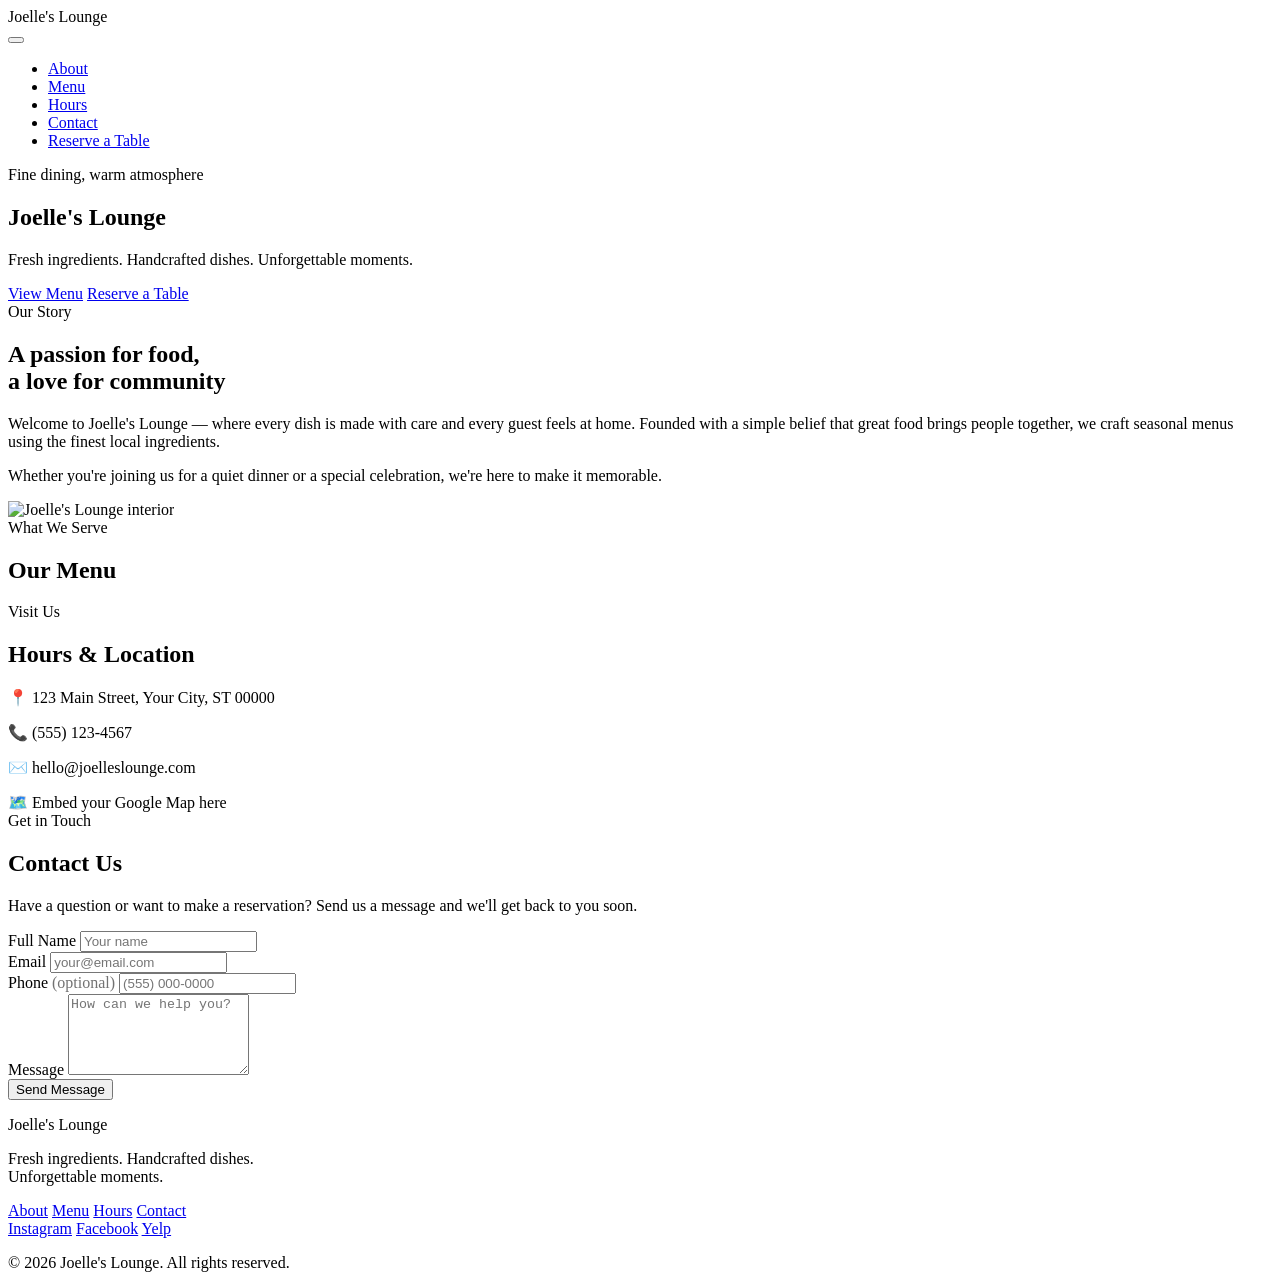
==== index.html @ 95c0c820 "Version 1.0.1" ====
<!DOCTYPE html>
<html lang="en">
<head>
  <meta charset="UTF-8" />
  <meta name="viewport" content="width=device-width, initial-scale=1.0" />
  <title>Joelle's Lounge</title>
  <link rel="stylesheet" href="css/styles.css" />
  <link rel="preconnect" href="https://fonts.googleapis.com" />
  <link href="https://fonts.googleapis.com/css2?family=Playfair+Display:wght@400;600;700&family=Inter:wght@300;400;500&display=swap" rel="stylesheet" />
</head>
<body>

  <!-- NAV -->
  <nav class="nav" id="navbar">
    <div class="nav__logo">Joelle's Lounge</div>
    <button class="nav__toggle" id="navToggle" aria-label="Toggle menu">
      <span></span><span></span><span></span>
    </button>
    <ul class="nav__links" id="navLinks">
      <li><a href="/about">About</a></li>
      <li><a href="#menu">Menu</a></li>
      <li><a href="#hours">Hours</a></li>
      <li><a href="#contact">Contact</a></li>
      <li><a href="#contact" class="nav__cta">Reserve a Table</a></li>
    </ul>
  </nav>

  <!-- HERO -->
  <section class="hero" id="home">
    <div class="hero__overlay"></div>
    <div class="hero__content">
      <p class="hero__tagline">Fine dining, warm atmosphere</p>
      <h1 class="hero__title">Joelle's Lounge</h1>
      <p class="hero__sub">Fresh ingredients. Handcrafted dishes. Unforgettable moments.</p>
      <div class="hero__actions">
        <a href="#menu" class="btn btn--primary">View Menu</a>
        <a href="#contact" class="btn btn--outline">Reserve a Table</a>
      </div>
    </div>
  </section>

  <!-- ABOUT -->
  <section class="section about" id="about">
    <div class="container about__grid">
      <div class="about__text">
        <span class="section__label">Our Story</span>
        <h2 class="section__title">A passion for food, <br/>a love for community</h2>
        <p>Welcome to Joelle's Lounge — where every dish is made with care and every guest feels at home. Founded with a simple belief that great food brings people together, we craft seasonal menus using the finest local ingredients.</p>
        <p>Whether you're joining us for a quiet dinner or a special celebration, we're here to make it memorable.</p>
      </div>
      <div class="about__image">
        <img
          src="https://images.unsplash.com/photo-1414235077428-338989a2e8c0?auto=format&fit=crop&w=800&q=80"
          alt="Joelle's Lounge interior"
          class="about__img"
        />
      </div>
    </div>
  </section>

  <!-- MENU -->
  <section class="section menu" id="menu">
    <div class="container">
      <span class="section__label">What We Serve</span>
      <h2 class="section__title">Our Menu</h2>

      <div class="menu__tabs" id="menuTabs"></div>
      <div id="menuPanels"></div>
    </div>
  </section>

  <!-- HOURS -->
  <section class="section hours" id="hours">
    <div class="container hours__grid">
      <div class="hours__text">
        <span class="section__label">Visit Us</span>
        <h2 class="section__title">Hours & Location</h2>
        <div class="hours__table" id="hours-table"></div>
        <div class="hours__address">
          <p>📍 <span id="contact-address">123 Main Street, Your City, ST 00000</span></p>
          <p>📞 <span id="contact-phone">(555) 123-4567</span></p>
          <p>✉️ <span id="contact-email">hello@joelleslounge.com</span></p>
        </div>
      </div>
      <div class="hours__map">
        <div class="hours__map-placeholder">
          <span>🗺️ Embed your Google Map here</span>
        </div>
      </div>
    </div>
  </section>

  <!-- CONTACT -->
  <section class="section contact" id="contact">
    <div class="container contact__inner">
      <span class="section__label">Get in Touch</span>
      <h2 class="section__title">Contact Us</h2>
      <p class="contact__sub">Have a question or want to make a reservation? Send us a message and we'll get back to you soon.</p>

      <form class="contact__form" id="contactForm">
        <div class="form__row">
          <div class="form__group">
            <label for="contactName">Full Name</label>
            <input type="text" id="contactName" name="name" placeholder="Your name" required />
          </div>
          <div class="form__group">
            <label for="contactEmail">Email</label>
            <input type="email" id="contactEmail" name="email" placeholder="your@email.com" required />
          </div>
        </div>
        <div class="form__group">
          <label for="contactPhone">Phone <span style="opacity:0.55;font-weight:400">(optional)</span></label>
          <input type="tel" id="contactPhone" name="phone" placeholder="(555) 000-0000" />
        </div>
        <div class="form__group">
          <label for="contactMessage">Message</label>
          <textarea id="contactMessage" name="message" rows="5" placeholder="How can we help you?" required></textarea>
        </div>
        <button type="submit" class="btn btn--primary btn--full">Send Message</button>
        <p class="form__note" id="contactNote"></p>
      </form>
    </div>
  </section>

  <!-- FOOTER -->
  <footer class="footer">
    <div class="container footer__inner">
      <div class="footer__brand">
        <p class="footer__logo">Joelle's Lounge</p>
        <p>Fresh ingredients. Handcrafted dishes.<br/>Unforgettable moments.</p>
      </div>
      <div class="footer__links">
        <a href="#about">About</a>
        <a href="#menu">Menu</a>
        <a href="#hours">Hours</a>
        <a href="#contact">Contact</a>
      </div>
      <div class="footer__social">
        <a href="#" aria-label="Instagram">Instagram</a>
        <a href="#" aria-label="Facebook">Facebook</a>
        <a href="#" aria-label="Yelp">Yelp</a>
      </div>
    </div>
    <p class="footer__copy">&copy; 2026 Joelle's Lounge. All rights reserved.</p>
  </footer>

  <script src="js/main.js"></script>
</body>
</html>
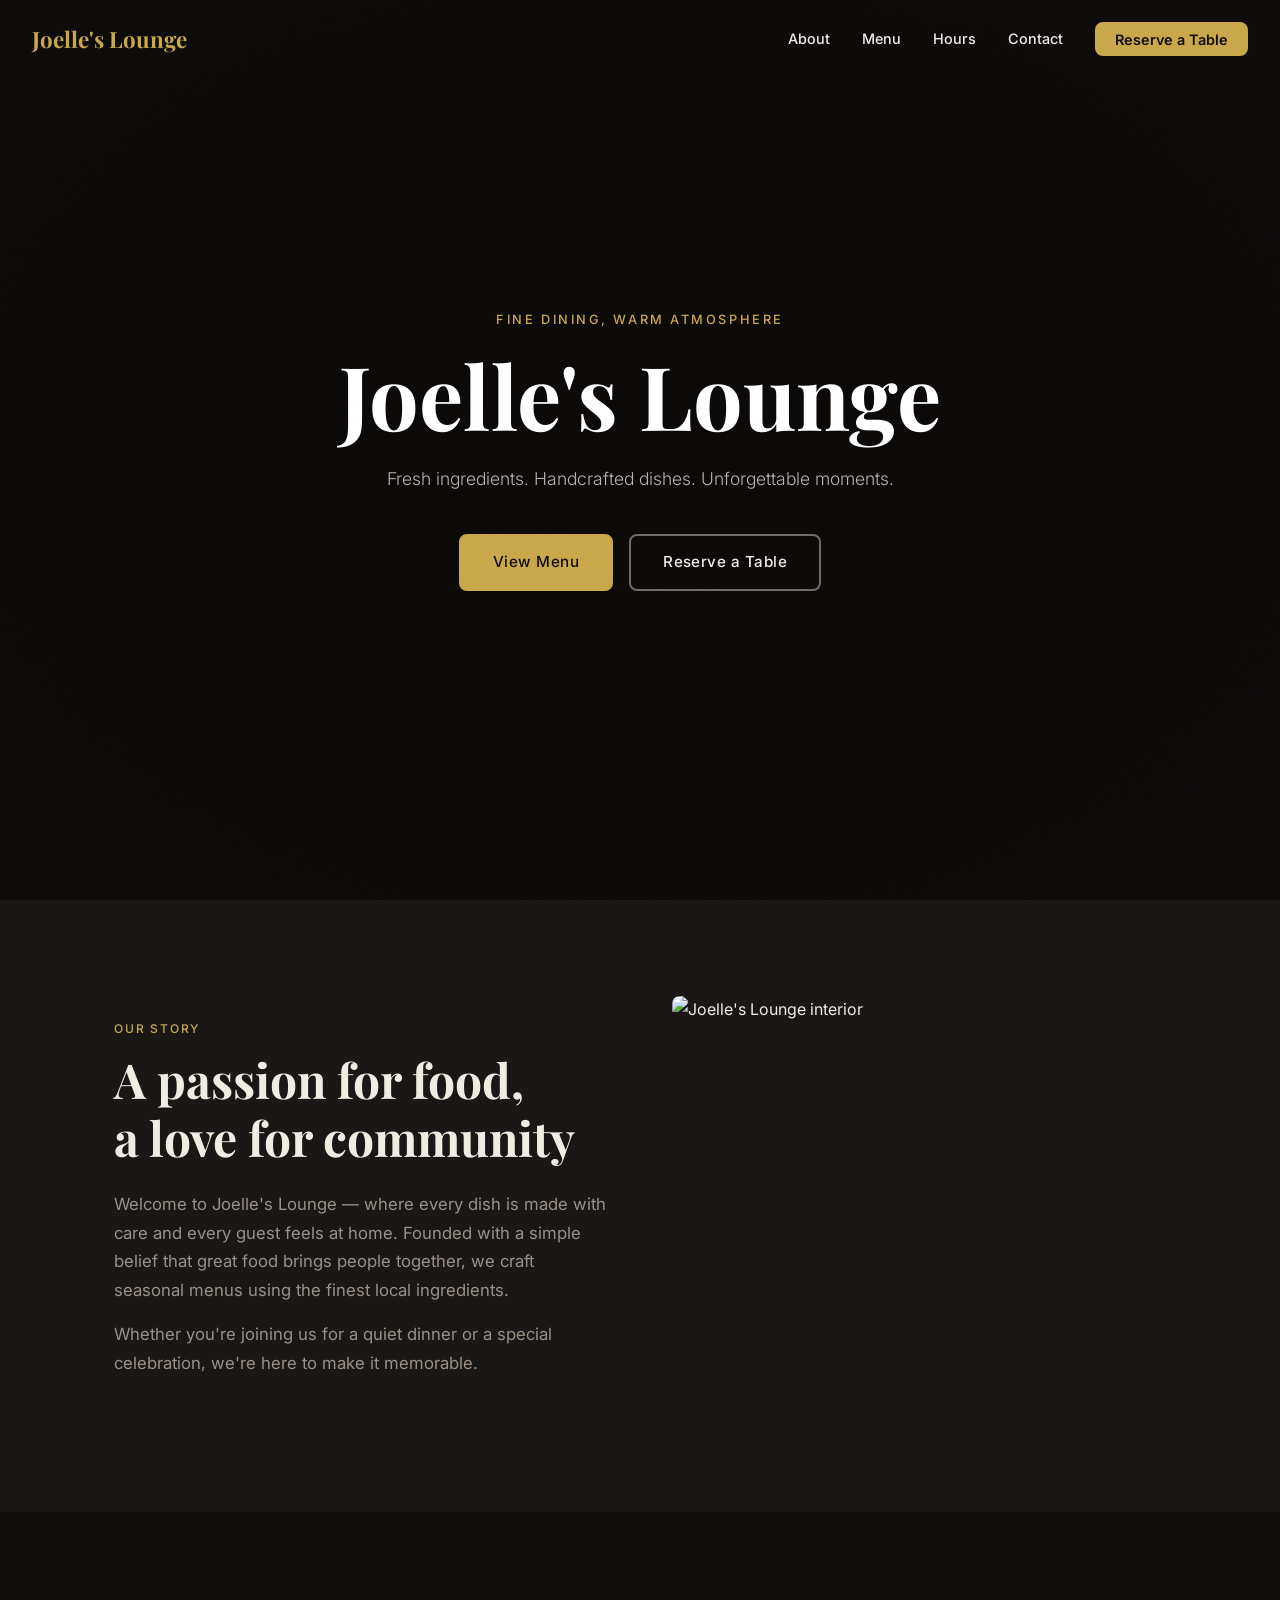
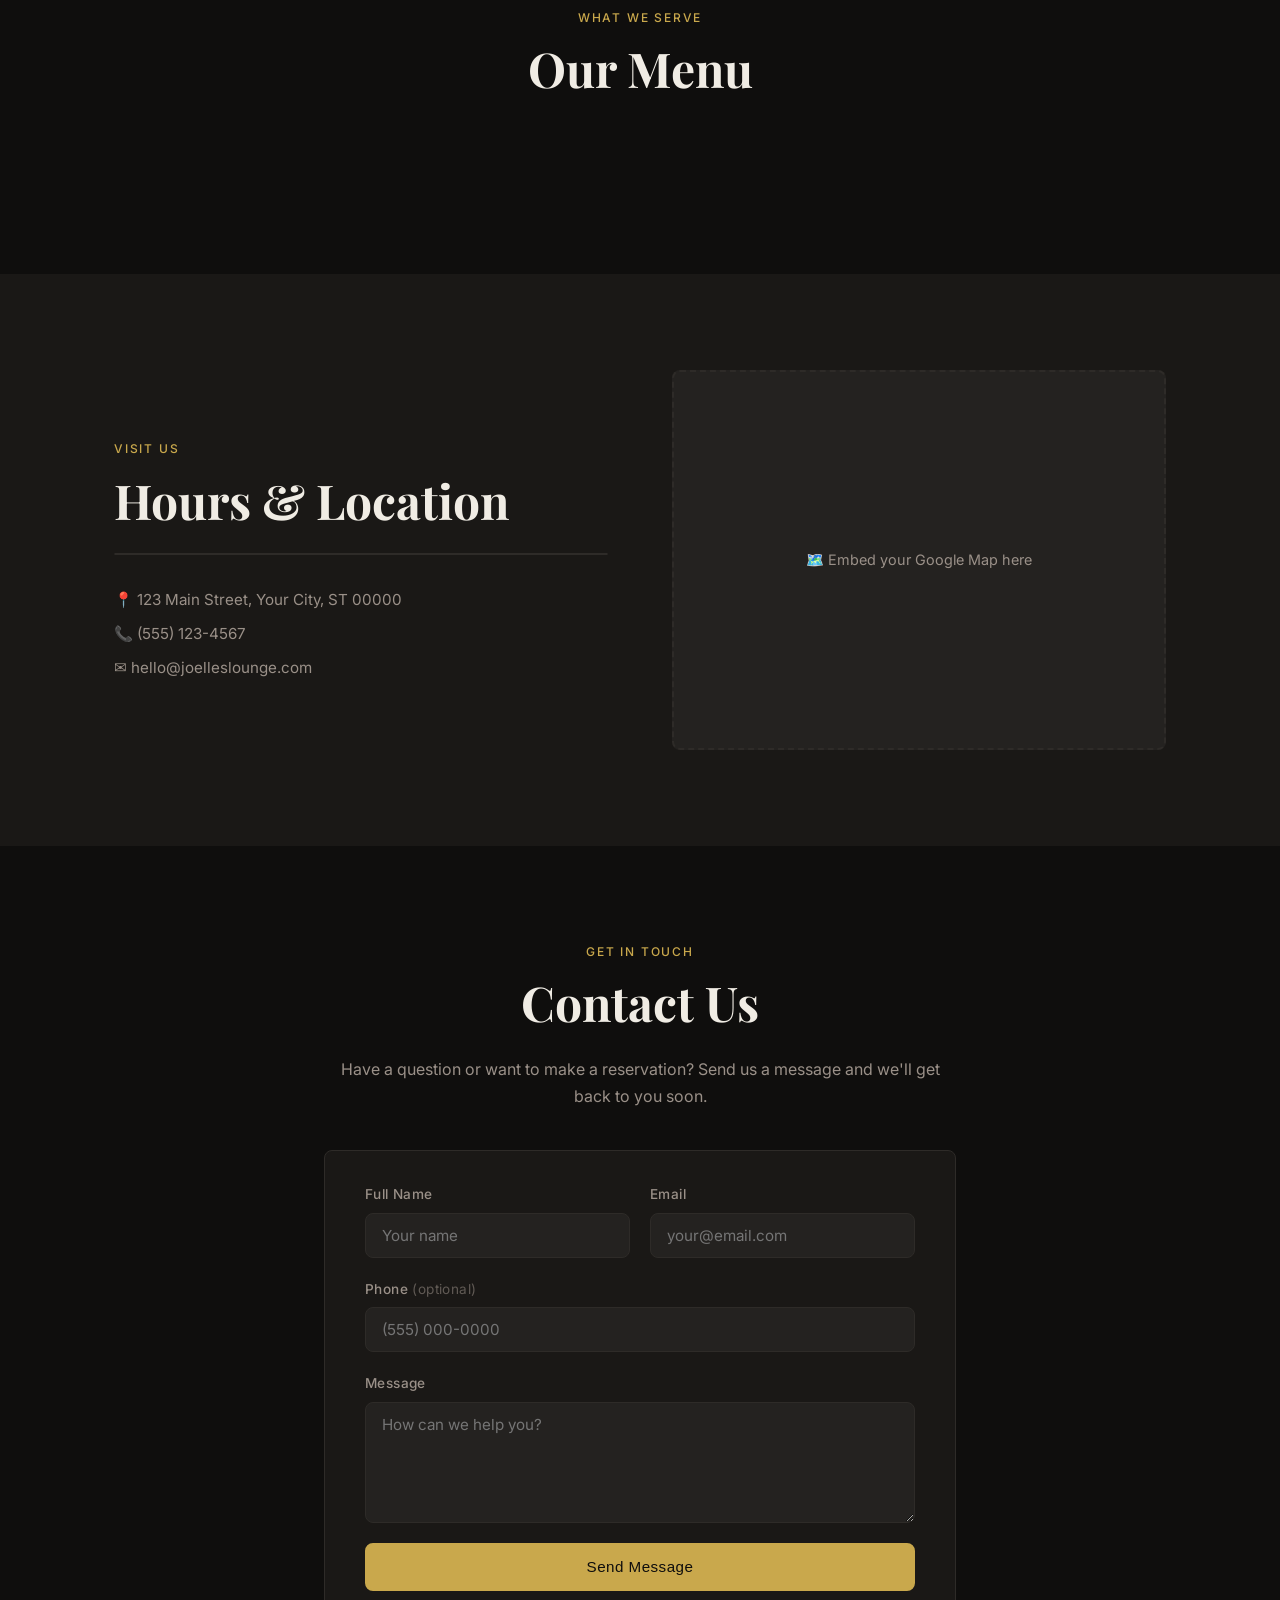
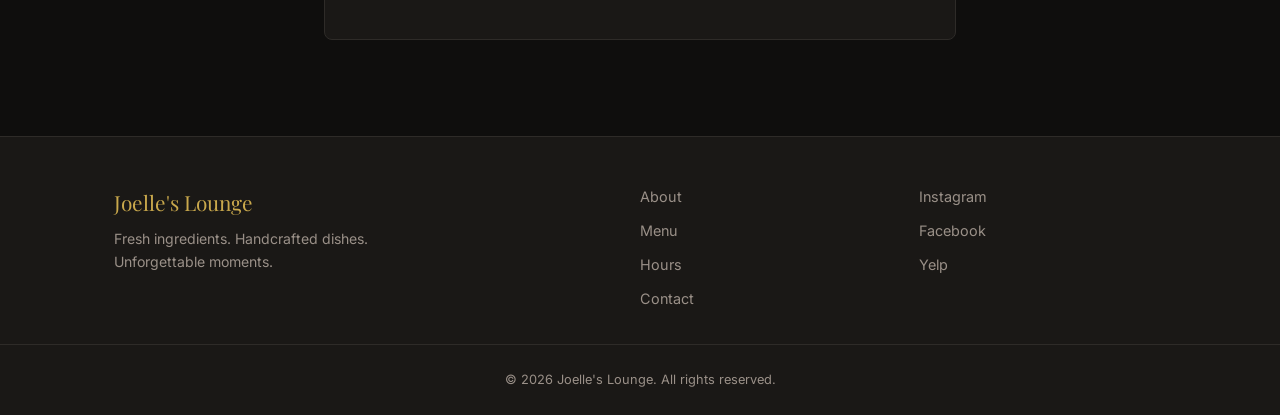
==== commit 2110713c: "Version 1.0.4" ====
--- a/index.html
+++ b/index.html
@@ -9,6 +9,12 @@
   <link href="https://fonts.googleapis.com/css2?family=Playfair+Display:wght@400;600;700&family=Inter:wght@300;400;500&display=swap" rel="stylesheet" />
 </head>
 <body>
+
+  <!-- ANNOUNCEMENT BANNER -->
+  <div class="site-banner hidden" id="siteBanner" role="alert">
+    <span class="site-banner__text" id="siteBannerText"></span>
+    <button class="site-banner__close" id="siteBannerClose" aria-label="Dismiss banner">&#x2715;</button>
+  </div>
 
   <!-- NAV -->
   <nav class="nav" id="navbar">
--- a/css/styles.css
+++ b/css/styles.css
@@ -0,0 +1,919 @@
+/* =============================================
+   JOEL'S RESTAURANT — styles.css
+   ============================================= */
+
+/* --- Reset & Base --- */
+*, *::before, *::after { box-sizing: border-box; margin: 0; padding: 0; }
+
+:root {
+  --color-bg:        #0f0e0d;
+  --color-bg-alt:    #1a1816;
+  --color-surface:   #242220;
+  --color-gold:      #c9a84c;
+  --color-gold-lt:   #e5c97e;
+  --color-text:      #f0ece4;
+  --color-muted:     #9a9088;
+  --color-border:    #2e2b28;
+  --font-heading:    'Playfair Display', Georgia, serif;
+  --font-body:       'Inter', system-ui, sans-serif;
+  --max-width:       1100px;
+  --radius:          8px;
+  --transition:      0.25s ease;
+}
+
+html { scroll-behavior: smooth; }
+
+body {
+  font-family: var(--font-body);
+  background-color: var(--color-bg);
+  color: var(--color-text);
+  line-height: 1.7;
+  font-size: 16px;
+}
+
+img { max-width: 100%; display: block; }
+a { color: inherit; text-decoration: none; }
+
+/* --- Utility --- */
+.container {
+  max-width: var(--max-width);
+  margin: 0 auto;
+  padding: 0 1.5rem;
+}
+
+.section {
+  padding: 6rem 0;
+}
+
+.section__label {
+  display: block;
+  font-family: var(--font-body);
+  font-size: 0.75rem;
+  font-weight: 500;
+  letter-spacing: 0.15em;
+  text-transform: uppercase;
+  color: var(--color-gold);
+  margin-bottom: 0.75rem;
+}
+
+.section__title {
+  font-family: var(--font-heading);
+  font-size: clamp(2rem, 4vw, 3rem);
+  font-weight: 700;
+  line-height: 1.2;
+  margin-bottom: 1.5rem;
+}
+
+.btn {
+  display: inline-block;
+  padding: 0.85rem 2rem;
+  border-radius: var(--radius);
+  font-weight: 500;
+  font-size: 0.95rem;
+  letter-spacing: 0.03em;
+  cursor: pointer;
+  transition: all var(--transition);
+  border: 2px solid transparent;
+}
+
+.btn--primary {
+  background: var(--color-gold);
+  color: #0f0e0d;
+  border-color: var(--color-gold);
+}
+.btn--primary:hover {
+  background: var(--color-gold-lt);
+  border-color: var(--color-gold-lt);
+}
+
+.btn--outline {
+  background: transparent;
+  color: var(--color-text);
+  border-color: rgba(255,255,255,0.4);
+}
+.btn--outline:hover {
+  border-color: var(--color-gold);
+  color: var(--color-gold);
+}
+
+.btn--full { width: 100%; text-align: center; }
+
+/* --- Announcement Banner --- */
+.site-banner {
+  position: fixed;
+  top: 0; left: 0; right: 0;
+  z-index: 200;
+  display: flex;
+  align-items: center;
+  justify-content: center;
+  gap: 1rem;
+  padding: 0.6rem 3rem;
+  font-family: var(--font-body);
+  font-size: 0.88rem;
+  font-weight: 500;
+  letter-spacing: 0.02em;
+  text-align: center;
+  animation: bannerIn 0.35s ease;
+}
+.site-banner.hidden { display: none; }
+
+@keyframes bannerIn {
+  from { transform: translateY(-100%); opacity: 0; }
+  to   { transform: translateY(0);     opacity: 1; }
+}
+
+@keyframes bannerOut {
+  from { transform: translateY(0);     opacity: 1; }
+  to   { transform: translateY(-100%); opacity: 0; }
+}
+
+.site-banner--dismissing {
+  animation: bannerOut 0.35s ease forwards;
+  pointer-events: none;
+}
+
+/* Banner type colours */
+.site-banner--info    { background: #c9a84c; color: #0f0e0d; }
+.site-banner--promo   { background: #2a7f7f; color: #e8f5f5; }
+.site-banner--warning { background: #c47f1a; color: #fff8ed; }
+
+.site-banner__text { flex: 1; }
+
+.site-banner__close {
+  position: absolute;
+  right: 1rem;
+  top: 50%; transform: translateY(-50%);
+  background: none; border: none;
+  font-size: 1.1rem; line-height: 1;
+  cursor: pointer; opacity: 0.65;
+  transition: opacity 0.2s;
+  padding: 0.2rem 0.4rem;
+  color: inherit;
+}
+.site-banner__close:hover { opacity: 1; }
+
+/* Push nav down when banner is visible */
+body.has-banner .nav { top: 2.5rem; }
+
+/* --- Nav --- */
+.nav {
+  position: fixed;
+  top: 0;
+  left: 0;
+  right: 0;
+  z-index: 100;
+  display: flex;
+  align-items: center;
+  justify-content: space-between;
+  padding: 1.25rem 2rem;
+  transition: background var(--transition), padding var(--transition), top 0.35s ease;
+}
+
+.nav.scrolled {
+  background: rgba(15, 14, 13, 0.96);
+  backdrop-filter: blur(10px);
+  padding: 0.85rem 2rem;
+  border-bottom: 1px solid var(--color-border);
+}
+
+.nav__logo {
+  font-family: var(--font-heading);
+  font-size: 1.4rem;
+  font-weight: 700;
+  color: var(--color-gold);
+}
+
+.nav__links {
+  display: flex;
+  list-style: none;
+  align-items: center;
+  gap: 2rem;
+}
+
+.nav__links a {
+  font-size: 0.9rem;
+  font-weight: 500;
+  color: var(--color-text);
+  transition: color var(--transition);
+}
+.nav__links a:hover { color: var(--color-gold); }
+
+.nav__cta {
+  background: var(--color-gold);
+  color: #0f0e0d !important;
+  padding: 0.55rem 1.25rem;
+  border-radius: var(--radius);
+  font-weight: 600 !important;
+}
+.nav__cta:hover {
+  background: var(--color-gold-lt) !important;
+  color: #0f0e0d !important;
+}
+
+.nav__toggle {
+  display: none;
+  flex-direction: column;
+  gap: 5px;
+  background: none;
+  border: none;
+  cursor: pointer;
+  padding: 4px;
+}
+.nav__toggle span {
+  display: block;
+  width: 24px;
+  height: 2px;
+  background: var(--color-text);
+  border-radius: 2px;
+  transition: all var(--transition);
+}
+
+/* --- Hero --- */
+.hero {
+  position: relative;
+  min-height: 100vh;
+  display: flex;
+  align-items: center;
+  justify-content: center;
+  text-align: center;
+  background:
+    linear-gradient(rgba(8, 5, 3, 0.62), rgba(8, 5, 3, 0.62)),
+    url('https://images.unsplash.com/photo-1517248135467-4c7edcad34c4?auto=format&fit=crop&w=1920&q=80') center/cover no-repeat;
+  overflow: hidden;
+}
+
+/* Decorative grain overlay */
+.hero::before {
+  content: '';
+  position: absolute;
+  inset: 0;
+  background-image: url("data:image/svg+xml,%3Csvg viewBox='0 0 256 256' xmlns='http://www.w3.org/2000/svg'%3E%3Cfilter id='noise'%3E%3CfeTurbulence type='fractalNoise' baseFrequency='0.9' numOctaves='4' stitchTiles='stitch'/%3E%3C/filter%3E%3Crect width='100%25' height='100%25' filter='url(%23noise)' opacity='0.04'/%3E%3C/svg%3E");
+  opacity: 0.4;
+  pointer-events: none;
+}
+
+.hero__overlay {
+  position: absolute;
+  inset: 0;
+  background: radial-gradient(ellipse at center, transparent 40%, rgba(15,14,13,0.7) 100%);
+}
+
+.hero__content {
+  position: relative;
+  z-index: 1;
+  max-width: 700px;
+  padding: 2rem;
+}
+
+.hero__tagline {
+  font-size: 0.8rem;
+  font-weight: 500;
+  letter-spacing: 0.2em;
+  text-transform: uppercase;
+  color: var(--color-gold);
+  margin-bottom: 1rem;
+}
+
+.hero__title {
+  font-family: var(--font-heading);
+  font-size: clamp(3rem, 8vw, 5.5rem);
+  font-weight: 700;
+  line-height: 1.1;
+  margin-bottom: 1.25rem;
+  color: #fff;
+}
+
+.hero__sub {
+  font-size: 1.1rem;
+  color: rgba(240, 236, 228, 0.75);
+  margin-bottom: 2.5rem;
+  font-weight: 300;
+}
+
+.hero__actions {
+  display: flex;
+  gap: 1rem;
+  justify-content: center;
+  flex-wrap: wrap;
+}
+
+/* --- About --- */
+.about { background: var(--color-bg-alt); }
+
+.about__grid {
+  display: grid;
+  grid-template-columns: 1fr 1fr;
+  gap: 4rem;
+  align-items: center;
+}
+
+.about__text p {
+  color: var(--color-muted);
+  margin-bottom: 1rem;
+  font-size: 1.05rem;
+}
+
+.about__image-placeholder {
+  background: var(--color-surface);
+  border: 2px dashed var(--color-border);
+  border-radius: var(--radius);
+  height: 400px;
+  display: flex;
+  align-items: center;
+  justify-content: center;
+  color: var(--color-muted);
+  font-size: 0.9rem;
+}
+
+.about__img {
+  width: 100%;
+  height: 420px;
+  object-fit: cover;
+  border-radius: var(--radius);
+}
+
+/* --- Menu --- */
+.menu { background: var(--color-bg); }
+.menu .container { text-align: center; }
+
+.menu__tabs {
+  display: flex;
+  justify-content: center;
+  gap: 0.5rem;
+  margin: 2.5rem 0;
+  flex-wrap: wrap;
+}
+
+.menu__tab {
+  background: none;
+  border: 1px solid var(--color-border);
+  color: var(--color-muted);
+  padding: 0.6rem 1.5rem;
+  border-radius: 100px;
+  cursor: pointer;
+  font-size: 0.9rem;
+  font-family: var(--font-body);
+  transition: all var(--transition);
+}
+
+.menu__tab:hover {
+  border-color: var(--color-gold);
+  color: var(--color-gold);
+}
+
+.menu__tab.active {
+  background: var(--color-gold);
+  border-color: var(--color-gold);
+  color: #0f0e0d;
+  font-weight: 600;
+}
+
+.menu__panel { display: none; text-align: left; }
+.menu__panel.active { display: block; }
+
+.menu__grid {
+  display: grid;
+  grid-template-columns: repeat(4, 1fr);
+  gap: 1.5rem;
+}
+
+@media (max-width: 1100px) {
+  .menu__grid { grid-template-columns: repeat(2, 1fr); }
+}
+
+.menu__item {
+  display: flex;
+  flex-direction: column;
+  background: var(--color-bg-alt);
+  border: 1px solid var(--color-border);
+  border-radius: var(--radius);
+  overflow: hidden;
+  position: relative;
+  transition: box-shadow 0.3s ease, transform 0.3s ease, border-color 0.3s ease;
+  cursor: default;
+}
+
+.menu__item:hover {
+  box-shadow: 0 0 0 1px rgba(201, 168, 76, 0.45),
+              0 8px 32px rgba(201, 168, 76, 0.18),
+              0 2px 10px rgba(0, 0, 0, 0.5);
+  border-color: rgba(201, 168, 76, 0.5);
+  transform: translateY(-3px);
+}
+
+.menu__item-img {
+  width: 100%;
+  aspect-ratio: 4 / 3;
+  object-fit: cover;
+  display: block;
+}
+
+.menu__item-body {
+  display: flex;
+  justify-content: space-between;
+  align-items: flex-start;
+  gap: 1rem;
+  padding: 1.25rem 1.5rem;
+  flex: 1;
+}
+
+.menu__item--unavailable { pointer-events: none; }
+.menu__item--unavailable .menu__item-info,
+.menu__item--unavailable .menu__price {
+  opacity: 0.3;
+}
+.menu__item--unavailable h3,
+.menu__item--unavailable .menu__price {
+  text-decoration: line-through;
+  text-decoration-color: var(--color-muted);
+}
+
+.menu__unavailable-overlay {
+  position: absolute;
+  inset: 0;
+  display: flex;
+  flex-direction: column;
+  align-items: center;
+  justify-content: center;
+  background: rgba(15, 14, 13, 0.88);
+  gap: 0.25rem;
+  text-align: center;
+  padding: 1rem;
+}
+.menu__unavailable-overlay span {
+  font-family: var(--font-heading);
+  font-size: 1rem;
+  font-weight: 600;
+  color: var(--color-gold);
+  letter-spacing: 0.02em;
+}
+.menu__unavailable-overlay small {
+  font-size: 0.78rem;
+  color: var(--color-muted);
+  font-style: italic;
+}
+
+.menu__item h3 {
+  font-family: var(--font-heading);
+  font-size: 1.05rem;
+  font-weight: 600;
+  margin-bottom: 0.3rem;
+}
+
+.menu__item p {
+  font-size: 0.87rem;
+  color: var(--color-muted);
+  line-height: 1.5;
+}
+
+.menu__price {
+  flex-shrink: 0;
+  color: var(--color-gold);
+  font-weight: 600;
+  font-size: 1rem;
+  margin-top: 2px;
+}
+
+.menu__item-tags {
+  display: flex;
+  flex-wrap: wrap;
+  gap: 0.3rem;
+  padding: 0 1.5rem 1rem;
+}
+
+.menu__tag {
+  font-size: 0.65rem;
+  font-weight: 700;
+  letter-spacing: 0.04em;
+  padding: 0.18rem 0.45rem;
+  border-radius: 3px;
+}
+
+.menu__tag--gf    { background: rgba(88,196,150,0.15); color: #6edbb0; }
+.menu__tag--v     { background: rgba(88,196,88,0.15);  color: #6edb6e; }
+.menu__tag--vg    { background: rgba(100,180,100,0.15);color: #78c878; }
+.menu__tag--spicy { background: rgba(220,80,60,0.15);  color: #f0604a; }
+.menu__tag--nuts  { background: rgba(200,150,60,0.15); color: #e0b050; }
+
+/* --- Hours --- */
+.hours { background: var(--color-bg-alt); }
+
+.hours__grid {
+  display: grid;
+  grid-template-columns: 1fr 1fr;
+  gap: 4rem;
+  align-items: center;
+}
+
+.hours__table {
+  border: 1px solid var(--color-border);
+  border-radius: var(--radius);
+  overflow: hidden;
+  margin-bottom: 2rem;
+}
+
+.hours__row {
+  display: flex;
+  justify-content: space-between;
+  padding: 1rem 1.5rem;
+  font-size: 0.95rem;
+  border-bottom: 1px solid var(--color-border);
+}
+.hours__row:last-child { border-bottom: none; }
+.hours__row:nth-child(odd) { background: var(--color-surface); }
+
+.hours__address {
+  display: flex;
+  flex-direction: column;
+  gap: 0.5rem;
+  color: var(--color-muted);
+  font-size: 0.95rem;
+}
+
+.hours__map-placeholder {
+  background: var(--color-surface);
+  border: 2px dashed var(--color-border);
+  border-radius: var(--radius);
+  height: 380px;
+  display: flex;
+  align-items: center;
+  justify-content: center;
+  color: var(--color-muted);
+  font-size: 0.9rem;
+}
+
+/* --- Contact --- */
+.contact { background: var(--color-bg); }
+
+.contact__inner {
+  max-width: 680px;
+  text-align: center;
+}
+
+.contact__sub {
+  color: var(--color-muted);
+  margin-bottom: 2.5rem;
+}
+
+.contact__form {
+  text-align: left;
+  background: var(--color-bg-alt);
+  border: 1px solid var(--color-border);
+  border-radius: var(--radius);
+  padding: 2rem 2.5rem;
+}
+
+.form__row {
+  display: grid;
+  grid-template-columns: 1fr 1fr;
+  gap: 1.25rem;
+}
+
+.form__group {
+  display: flex;
+  flex-direction: column;
+  gap: 0.4rem;
+  margin-bottom: 1.25rem;
+}
+
+.form__group label {
+  font-size: 0.85rem;
+  font-weight: 500;
+  color: var(--color-muted);
+  letter-spacing: 0.03em;
+}
+
+.form__group input,
+.form__group select,
+.form__group textarea {
+  background: var(--color-surface);
+  border: 1px solid var(--color-border);
+  border-radius: var(--radius);
+  color: var(--color-text);
+  font-family: var(--font-body);
+  font-size: 0.95rem;
+  padding: 0.75rem 1rem;
+  transition: border-color var(--transition);
+  outline: none;
+  width: 100%;
+}
+
+.form__group input:focus,
+.form__group select:focus,
+.form__group textarea:focus {
+  border-color: var(--color-gold);
+}
+
+.form__group select option { background: var(--color-surface); }
+.form__group textarea { resize: vertical; }
+
+.form__note {
+  margin-top: 1rem;
+  font-size: 0.82rem;
+  color: var(--color-muted);
+  text-align: center;
+}
+
+/* Success message */
+.form__success {
+  display: none;
+  text-align: center;
+  padding: 2rem;
+  color: var(--color-gold);
+  font-size: 1.1rem;
+}
+
+/* --- Footer --- */
+.footer {
+  background: var(--color-bg-alt);
+  border-top: 1px solid var(--color-border);
+  padding: 3rem 0 1.5rem;
+}
+
+.footer__inner {
+  display: grid;
+  grid-template-columns: 2fr 1fr 1fr;
+  gap: 2rem;
+  margin-bottom: 2rem;
+  align-items: start;
+}
+
+.footer__logo {
+  font-family: var(--font-heading);
+  font-size: 1.3rem;
+  color: var(--color-gold);
+  margin-bottom: 0.5rem;
+}
+
+.footer__brand p:last-child {
+  font-size: 0.88rem;
+  color: var(--color-muted);
+  line-height: 1.6;
+}
+
+.footer__links,
+.footer__social {
+  display: flex;
+  flex-direction: column;
+  gap: 0.6rem;
+}
+
+.footer__links a,
+.footer__social a {
+  font-size: 0.9rem;
+  color: var(--color-muted);
+  transition: color var(--transition);
+}
+.footer__links a:hover,
+.footer__social a:hover { color: var(--color-gold); }
+
+.footer__copy {
+  text-align: center;
+  font-size: 0.8rem;
+  color: var(--color-muted);
+  border-top: 1px solid var(--color-border);
+  padding-top: 1.5rem;
+}
+
+/* --- Responsive --- */
+@media (max-width: 768px) {
+  .nav__links {
+    display: flex;
+    position: fixed;
+    top: 0;
+    left: 0;
+    right: 0;
+    bottom: 0;
+    background: var(--color-bg);
+    flex-direction: column;
+    align-items: center;
+    justify-content: center;
+    gap: 2rem;
+    font-size: 1.2rem;
+    z-index: 99;
+    transform: translateX(100%);
+    opacity: 0;
+    pointer-events: none;
+    transition: transform 0.45s cubic-bezier(0.16, 1, 0.3, 1),
+                opacity 0.35s ease;
+  }
+  .nav__links.open {
+    transform: translateX(0);
+    opacity: 1;
+    pointer-events: auto;
+  }
+  .nav__toggle { display: flex; z-index: 101; }
+
+  .about__grid,
+  .hours__grid { grid-template-columns: 1fr; gap: 2rem; }
+
+  .menu__grid { grid-template-columns: 1fr; }
+
+  .form__row { grid-template-columns: 1fr; }
+
+  .footer__inner { grid-template-columns: 1fr; }
+
+  .contact__form { padding: 1.5rem; }
+}
+
+@media (max-width: 480px) {
+  .section { padding: 4rem 0; }
+  .hero__title { font-size: 2.8rem; }
+  .hero__actions { flex-direction: column; align-items: center; }
+}
+
+/* =============================================
+   ANIMATIONS & TRANSITIONS
+   ============================================= */
+
+/* Respect user preference */
+@media (prefers-reduced-motion: reduce) {
+  .hero__tagline, .hero__title, .hero__sub, .hero__actions { animation: none !important; opacity: 1 !important; transform: none !important; }
+  .reveal { transition: none !important; }
+  .menu__panel.active { animation: none !important; }
+}
+
+/* --- Hero entrance --- */
+@keyframes heroFadeUp {
+  from { opacity: 0; transform: translateY(28px); }
+  to   { opacity: 1; transform: none; }
+}
+@keyframes heroFadeDown {
+  from { opacity: 0; transform: translateY(-14px); }
+  to   { opacity: 1; transform: none; }
+}
+
+.hero__tagline { animation: heroFadeDown 0.6s cubic-bezier(0.16, 1, 0.3, 1) 0.3s  both; }
+.hero__title   { animation: heroFadeUp   0.9s cubic-bezier(0.16, 1, 0.3, 1) 0.5s  both; }
+.hero__sub     { animation: heroFadeUp   0.7s cubic-bezier(0.16, 1, 0.3, 1) 0.75s both; }
+.hero__actions { animation: heroFadeUp   0.7s cubic-bezier(0.16, 1, 0.3, 1) 0.95s both; }
+
+/* --- Scroll reveal --- */
+.reveal {
+  opacity: 0;
+  transform: translateY(36px);
+  transition: opacity 0.7s cubic-bezier(0.16, 1, 0.3, 1),
+              transform 0.7s cubic-bezier(0.16, 1, 0.3, 1);
+}
+.reveal.from-left  { transform: translateX(-44px); }
+.reveal.from-right { transform: translateX(44px); }
+.reveal.from-scale { transform: translateY(16px) scale(0.95); }
+
+.reveal.is-visible { opacity: 1; transform: none; }
+
+.reveal.delay-1 { transition-delay: 0.08s; }
+.reveal.delay-2 { transition-delay: 0.16s; }
+.reveal.delay-3 { transition-delay: 0.24s; }
+.reveal.delay-4 { transition-delay: 0.32s; }
+.reveal.delay-5 { transition-delay: 0.40s; }
+
+/* --- Menu panel fade --- */
+@keyframes panelIn {
+  from { opacity: 0; transform: translateY(10px); }
+  to   { opacity: 1; transform: none; }
+}
+.menu__panel.active { animation: panelIn 0.35s cubic-bezier(0.16, 1, 0.3, 1) both; }
+
+/* --- Nav: active section underline --- */
+.nav__links a:not(.nav__cta) { position: relative; }
+.nav__links a:not(.nav__cta)::after {
+  content: '';
+  position: absolute;
+  bottom: -4px;
+  left: 0;
+  right: 0;
+  height: 1px;
+  background: var(--color-gold);
+  transform: scaleX(0);
+  transform-origin: left;
+  transition: transform 0.25s ease;
+}
+.nav__links a:not(.nav__cta).active::after { transform: scaleX(1); }
+
+/* --- Hamburger → X morph --- */
+.nav__toggle.open span:nth-child(1) { transform: translateY(7px) rotate(45deg); }
+.nav__toggle.open span:nth-child(2) { opacity: 0; transform: scaleX(0); }
+.nav__toggle.open span:nth-child(3) { transform: translateY(-7px) rotate(-45deg); }
+
+/* =============================================
+   ABOUT PAGE
+   ============================================= */
+
+/* ── Page Hero ───────────────────────────────── */
+.page-hero {
+  background: var(--color-bg);
+  padding: 10rem 0 5rem;
+  text-align: center;
+  border-bottom: 1px solid var(--color-border);
+}
+.page-hero .section__label { display: block; margin-bottom: 0.75rem; }
+.page-hero__title {
+  font-family: var(--font-heading);
+  font-size: clamp(2.5rem, 5vw, 4rem);
+  font-weight: 700;
+  margin-bottom: 1rem;
+}
+.page-hero__sub {
+  color: var(--color-muted);
+  font-size: 1.1rem;
+  max-width: 560px;
+  margin: 0 auto;
+}
+
+/* ── Overview Section ────────────────────────── */
+.overview { background: var(--color-bg-alt); }
+.overview__grid {
+  display: grid;
+  grid-template-columns: 1fr 1fr;
+  gap: 4rem;
+  align-items: center;
+}
+.overview__text p {
+  color: var(--color-muted);
+  font-size: 1.05rem;
+  line-height: 1.75;
+  margin-bottom: 1.25rem;
+}
+.overview__img {
+  width: 100%;
+  height: 460px;
+  object-fit: cover;
+  border-radius: var(--radius);
+}
+
+/* ── Team Section ────────────────────────────── */
+.team { background: var(--color-bg); }
+.team .section__title { text-align: center; }
+.team .section__label { display: block; text-align: center; }
+.team__grid {
+  display: grid;
+  grid-template-columns: repeat(4, 1fr);
+  gap: 1.5rem;
+  margin-top: 3rem;
+}
+.team__card {
+  background: var(--color-bg-alt);
+  border: 1px solid var(--color-border);
+  border-radius: var(--radius);
+  overflow: hidden;
+  transition: transform var(--transition), border-color var(--transition);
+}
+.team__card:hover {
+  transform: translateY(-4px);
+  border-color: var(--color-gold);
+}
+.team__img-wrap {
+  width: 100%;
+  aspect-ratio: 1 / 1;
+  overflow: hidden;
+  background: var(--color-surface);
+}
+.team__img {
+  width: 100%;
+  height: 100%;
+  object-fit: cover;
+  display: block;
+  transition: transform 0.4s ease;
+}
+.team__card:hover .team__img { transform: scale(1.04); }
+.team__img-placeholder {
+  width: 100%;
+  height: 100%;
+  display: flex;
+  align-items: center;
+  justify-content: center;
+  color: var(--color-muted);
+  font-size: 3rem;
+}
+.team__info { padding: 1.25rem 1.5rem 1.5rem; }
+.team__name {
+  font-family: var(--font-heading);
+  font-size: 1.1rem;
+  font-weight: 600;
+  margin-bottom: 0.3rem;
+}
+.team__role {
+  font-size: 0.72rem;
+  letter-spacing: 0.12em;
+  text-transform: uppercase;
+  color: var(--color-gold);
+  margin-bottom: 0.75rem;
+}
+.team__blurb {
+  font-size: 0.88rem;
+  color: var(--color-muted);
+  line-height: 1.65;
+}
+
+/* ── About Page Responsive ───────────────────── */
+@media (max-width: 900px) {
+  .team__grid { grid-template-columns: repeat(2, 1fr); }
+}
+@media (max-width: 768px) {
+  .overview__grid { grid-template-columns: 1fr; }
+  .overview__img { height: 300px; }
+}
+@media (max-width: 480px) {
+  .team__grid { grid-template-columns: 1fr; }
+  .page-hero { padding: 8rem 0 4rem; }
+}
